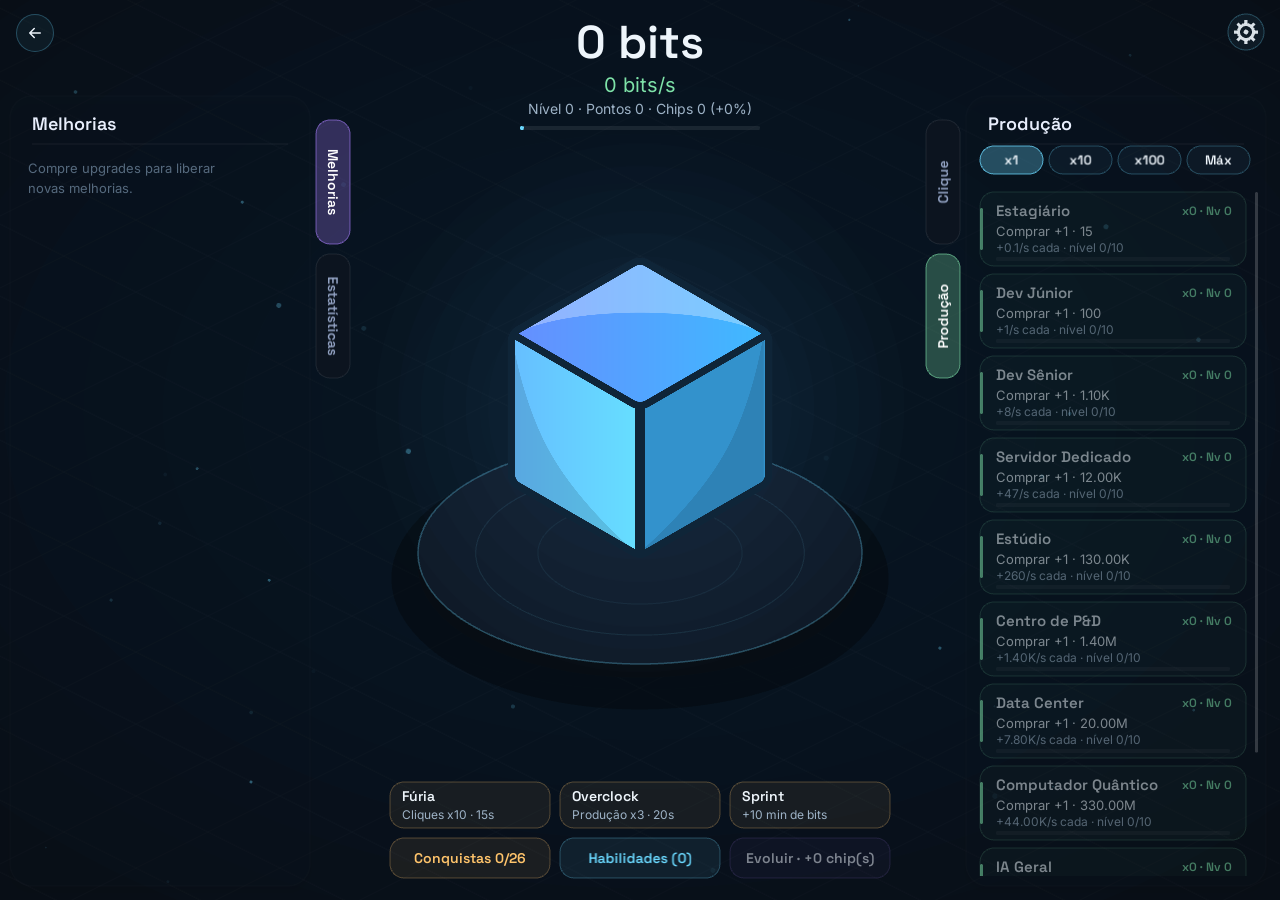
==== jogo/index.html @ 5149980e "Add Idle Bits (jogo/) with cards on home and portfolio - jogo/: built game (PixiJS shared with the R" ====
<!doctype html>
<html lang="pt-BR">
  <head>
    <script src="../assets/vendor/pixi.min.js?v=8.22.0" defer></script>

    <meta charset="UTF-8" />
    <meta name="viewport" content="width=device-width, initial-scale=1.0, maximum-scale=1.0, user-scalable=no, viewport-fit=cover" />
    <title>Idle Bits — jogue no navegador</title>
    <style>html,body{overscroll-behavior:none;-webkit-user-select:none;user-select:none;-webkit-touch-callout:none;-webkit-tap-highlight-color:transparent;background:#080e16;height:100%;margin:0;overflow:hidden}canvas{touch-action:none;display:block}</style>
    <script type="module" crossorigin src="./assets/index-Cc0pEiUv.js"></script>
    <meta name="theme-color" content="#05090f">
    <meta name="description" content="Idle Bits: um clicker isométrico que roda no navegador. Clique no cubo, monte seu estúdio, evolua e explore uma árvore com 100 habilidades.">
    <link rel="canonical" href="https://scorpionbits.com/jogo/">
    <meta property="og:type" content="website">
    <meta property="og:url" content="https://scorpionbits.com/jogo/">
    <meta property="og:title" content="Idle Bits — jogue no navegador">
    <meta property="og:description" content="Clique no cubo, monte seu estúdio e evolua. Um clicker isométrico da Scorpion Bits.">
    <meta property="og:image" content="https://scorpionbits.com/assets/projetos/idle.webp">
    <meta property="og:locale" content="pt_BR">
    <meta name="twitter:card" content="summary_large_image">
    <link rel="icon" href="../assets/favicon.png" type="image/png">
    <link rel="apple-touch-icon" href="../assets/favicon.png">
    <link rel="preload" as="font" type="font/woff2" href="../assets/fonts/grotesk-latin.woff2" crossorigin="">
    <link rel="preload" as="font" type="font/woff2" href="../assets/fonts/inter-latin.woff2" crossorigin="">
    <style>
@font-face { font-family: "Grotesk"; src: url("../assets/fonts/grotesk-latin.woff2") format("woff2"); font-weight: 300 700; font-display: swap; }
@font-face { font-family: "Body"; src: url("../assets/fonts/inter-latin.woff2") format("woff2"); font-weight: 100 900; font-display: swap; }
html, body { background: #080e16; }

/* botão "voltar ao site" (canto superior esquerdo, par da engrenagem) */
.back { position: fixed; top: 14px; left: 16px; z-index: 5; width: 36px; height: 36px; border-radius: 50%;
  display: grid; place-items: center; color: #eef5fb; text-decoration: none;
  background: rgba(106, 216, 254, 0.06); border: 1px solid rgba(106, 216, 254, 0.28);
  transition: background .2s, transform .2s, opacity .25s; }
.back:hover, .back:focus-visible { background: rgba(106, 216, 254, 0.16); transform: scale(1.06); outline: none; }
.back svg { width: 18px; height: 18px; }
@media (max-width: 759px) { .back { top: 8px; left: 10px; } }
.modal-open .back { opacity: 0; pointer-events: none; }

/* tela de carregamento: some com fade quando o jogo está pronto */
#boot { position: fixed; inset: 0; z-index: 10; display: grid; place-content: center; justify-items: center; gap: 14px;
  background: #080e16; color: #9db2c6; font: 500 14px/1.4 "Body", "Segoe UI", system-ui, sans-serif;
  transition: opacity .6s ease; }
#boot.done { opacity: 0; pointer-events: none; }
#boot img { width: 56px; height: auto; animation: boot-bob 1.6s ease-in-out infinite; }
#boot p { margin: 0; text-align: center; max-width: 30ch; }
#boot-msg { display: none; }
#boot-msg a { color: #6ad8fe; }
@keyframes boot-bob { 50% { transform: translateY(-6px); } }
@media (prefers-reduced-motion: reduce) { #boot img { animation: none; } }
</style>
  </head>
  <body>
    <div id="boot" role="status"><img src="../assets/logo-glyph.png" width="56" height="68" alt="">
<p id="boot-txt">Carregando o jogo…</p>
<p id="boot-msg">Está demorando? Tente recarregar a página ou abrir em outro navegador. <a href="../">Voltar ao site</a></p>
<noscript><p>Este jogo precisa de JavaScript. <a href="../">Voltar ao site</a></p></noscript></div>
    <a class="back" href="../" aria-label="Voltar ao site da Scorpion Bits" title="Voltar ao site"><svg viewBox="0 0 24 24" fill="none" stroke="currentColor" stroke-width="2" stroke-linecap="round" stroke-linejoin="round" aria-hidden="true"><path d="M19 12H5M11 6l-6 6 6 6"/></svg></a>

    <script>setTimeout(function(){var m=document.getElementById('boot-msg');if(m&&document.getElementById('boot'))m.style.display='block'},12000)</script>
  </body>
</html>
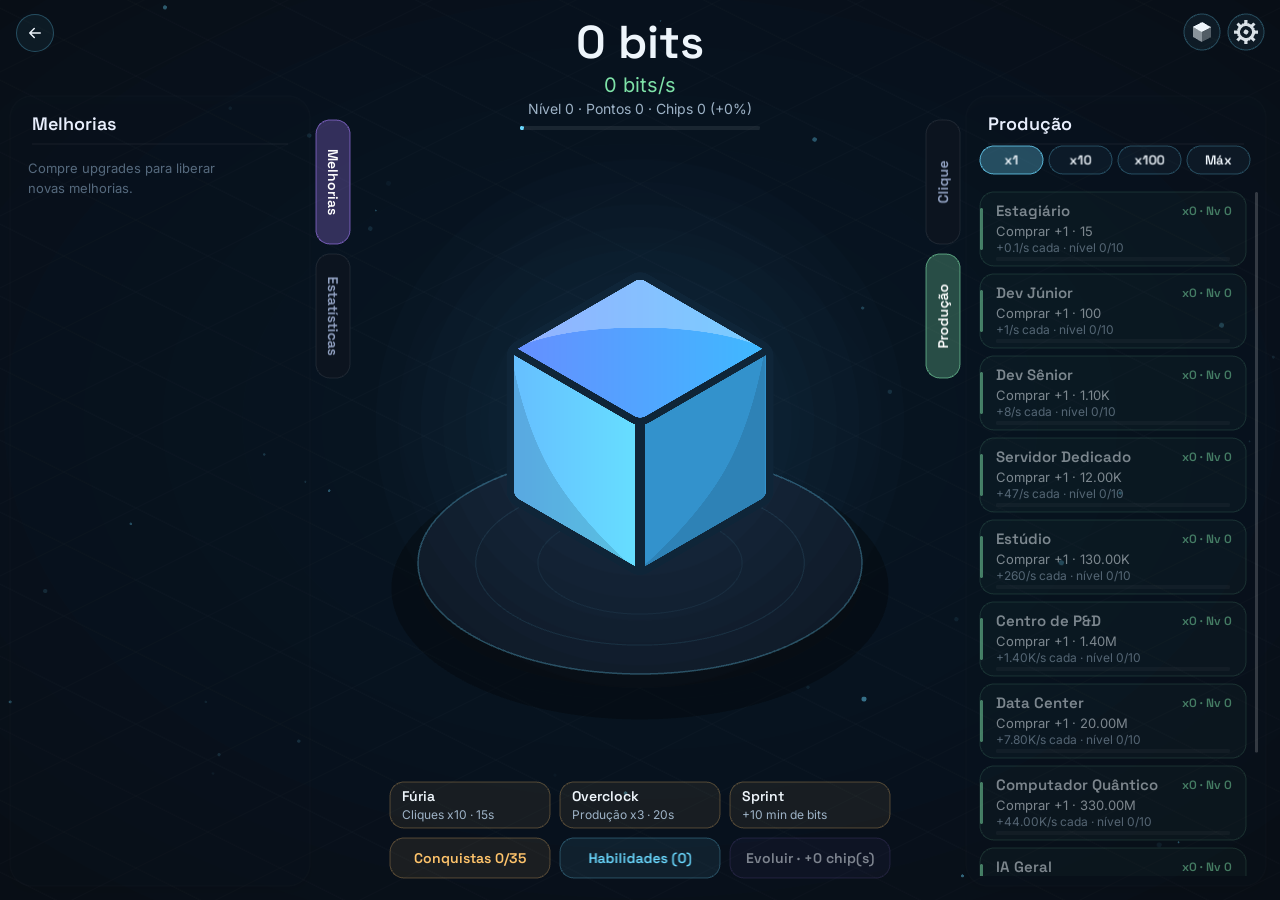
==== commit a0c2f040: "Atualiza o Idle Bits: Estúdio com 9 mecânicas novas Co-Authored-By: Claude Sonnet 5.5 <noreply@anthr" ====
--- a/jogo/index.html
+++ b/jogo/index.html
@@ -7,7 +7,7 @@
     <meta name="viewport" content="width=device-width, initial-scale=1.0, maximum-scale=1.0, user-scalable=no, viewport-fit=cover" />
     <title>Idle Bits — jogue no navegador</title>
     <style>html,body{overscroll-behavior:none;-webkit-user-select:none;user-select:none;-webkit-touch-callout:none;-webkit-tap-highlight-color:transparent;background:#080e16;height:100%;margin:0;overflow:hidden}canvas{touch-action:none;display:block}</style>
-    <script type="module" crossorigin src="./assets/index-Cc0pEiUv.js"></script>
+    <script type="module" crossorigin src="./assets/index-CNonb72j.js"></script>
     <meta name="theme-color" content="#05090f">
     <meta name="description" content="Idle Bits: um clicker isométrico que roda no navegador. Clique no cubo, monte seu estúdio, evolua e explore uma árvore com 100 habilidades.">
     <link rel="canonical" href="https://scorpionbits.com/jogo/">
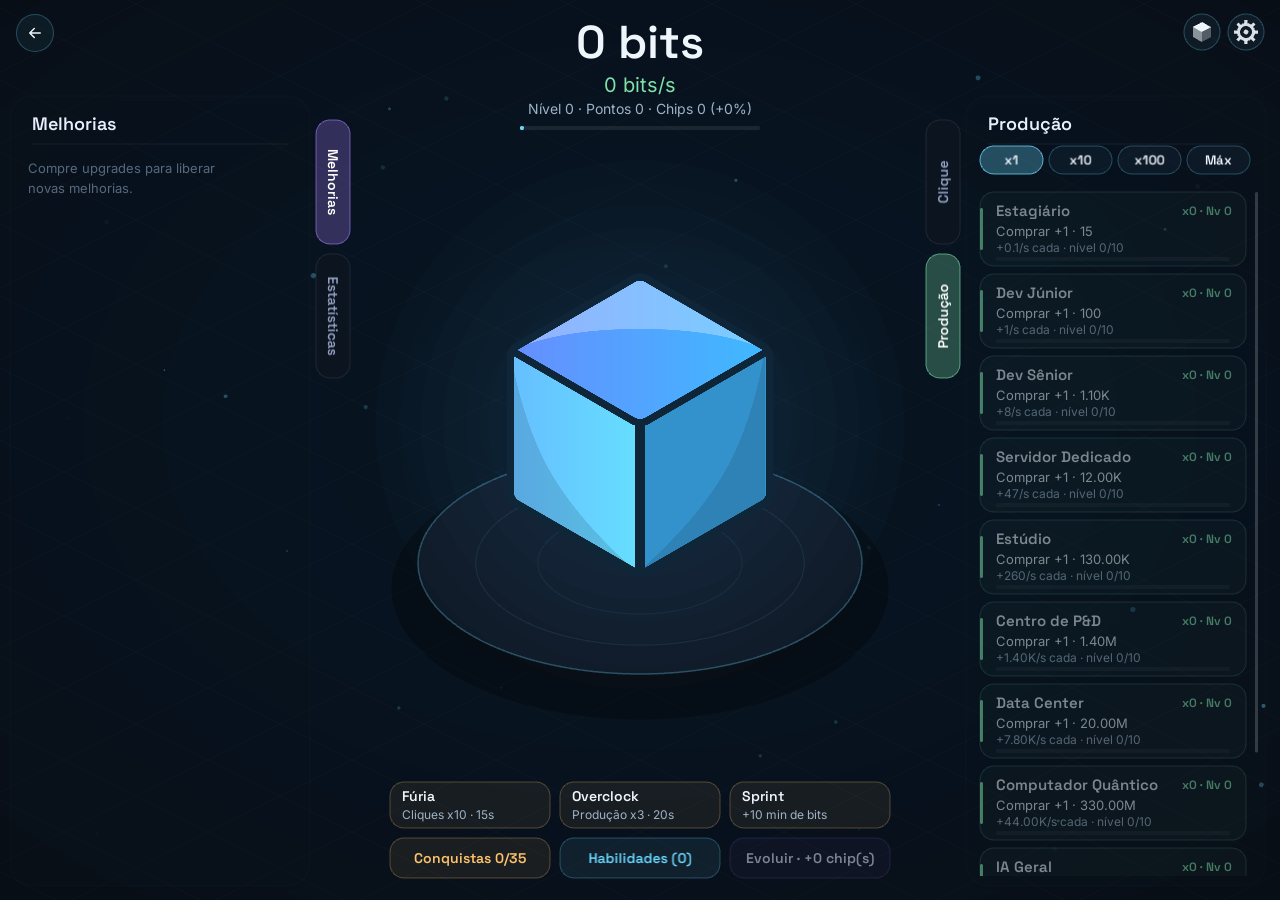
==== commit aff5cb15: "feat(site): organiza o site por público e cria a área de serviços - Home: três caminhos (Jogar, Cont" ====
--- a/jogo/index.html
+++ b/jogo/index.html
@@ -14,7 +14,7 @@
     <meta property="og:type" content="website">
     <meta property="og:url" content="https://scorpionbits.com/jogo/">
     <meta property="og:title" content="Idle Bits — jogue no navegador">
-    <meta property="og:description" content="Clique no cubo, monte seu estúdio e evolua. Um clicker isométrico da Scorpion Bits.">
+    <meta property="og:description" content="Clique no cubo, monte seu estúdio e evolua. Um clicker isométrico da ScorpionBits.">
     <meta property="og:image" content="https://scorpionbits.com/assets/projetos/idle.webp">
     <meta property="og:locale" content="pt_BR">
     <meta name="twitter:card" content="summary_large_image">
@@ -55,7 +55,7 @@
 <p id="boot-txt">Carregando o jogo…</p>
 <p id="boot-msg">Está demorando? Tente recarregar a página ou abrir em outro navegador. <a href="../">Voltar ao site</a></p>
 <noscript><p>Este jogo precisa de JavaScript. <a href="../">Voltar ao site</a></p></noscript></div>
-    <a class="back" href="../" aria-label="Voltar ao site da Scorpion Bits" title="Voltar ao site"><svg viewBox="0 0 24 24" fill="none" stroke="currentColor" stroke-width="2" stroke-linecap="round" stroke-linejoin="round" aria-hidden="true"><path d="M19 12H5M11 6l-6 6 6 6"/></svg></a>
+    <a class="back" href="../" aria-label="Voltar ao site da ScorpionBits" title="Voltar ao site"><svg viewBox="0 0 24 24" fill="none" stroke="currentColor" stroke-width="2" stroke-linecap="round" stroke-linejoin="round" aria-hidden="true"><path d="M19 12H5M11 6l-6 6 6 6"/></svg></a>
 
     <script>setTimeout(function(){var m=document.getElementById('boot-msg');if(m&&document.getElementById('boot'))m.style.display='block'},12000)</script>
   </body>
